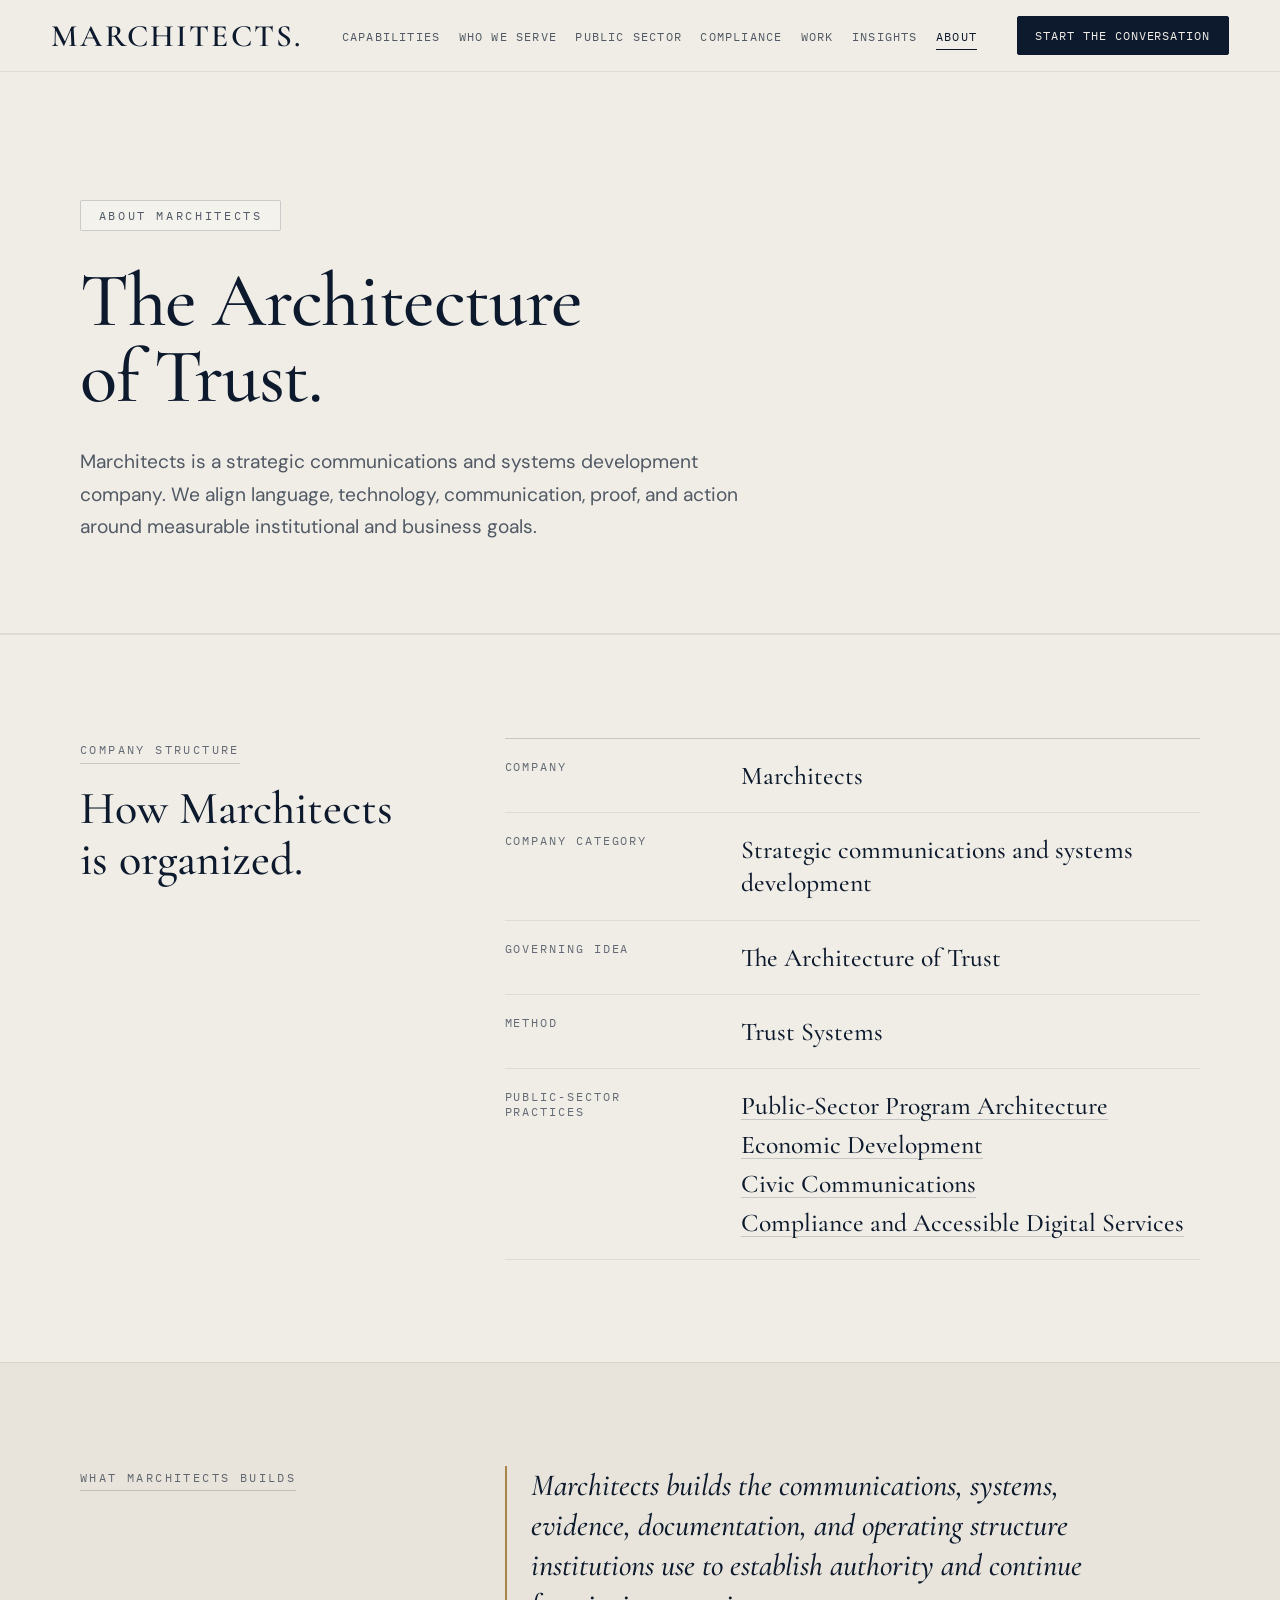
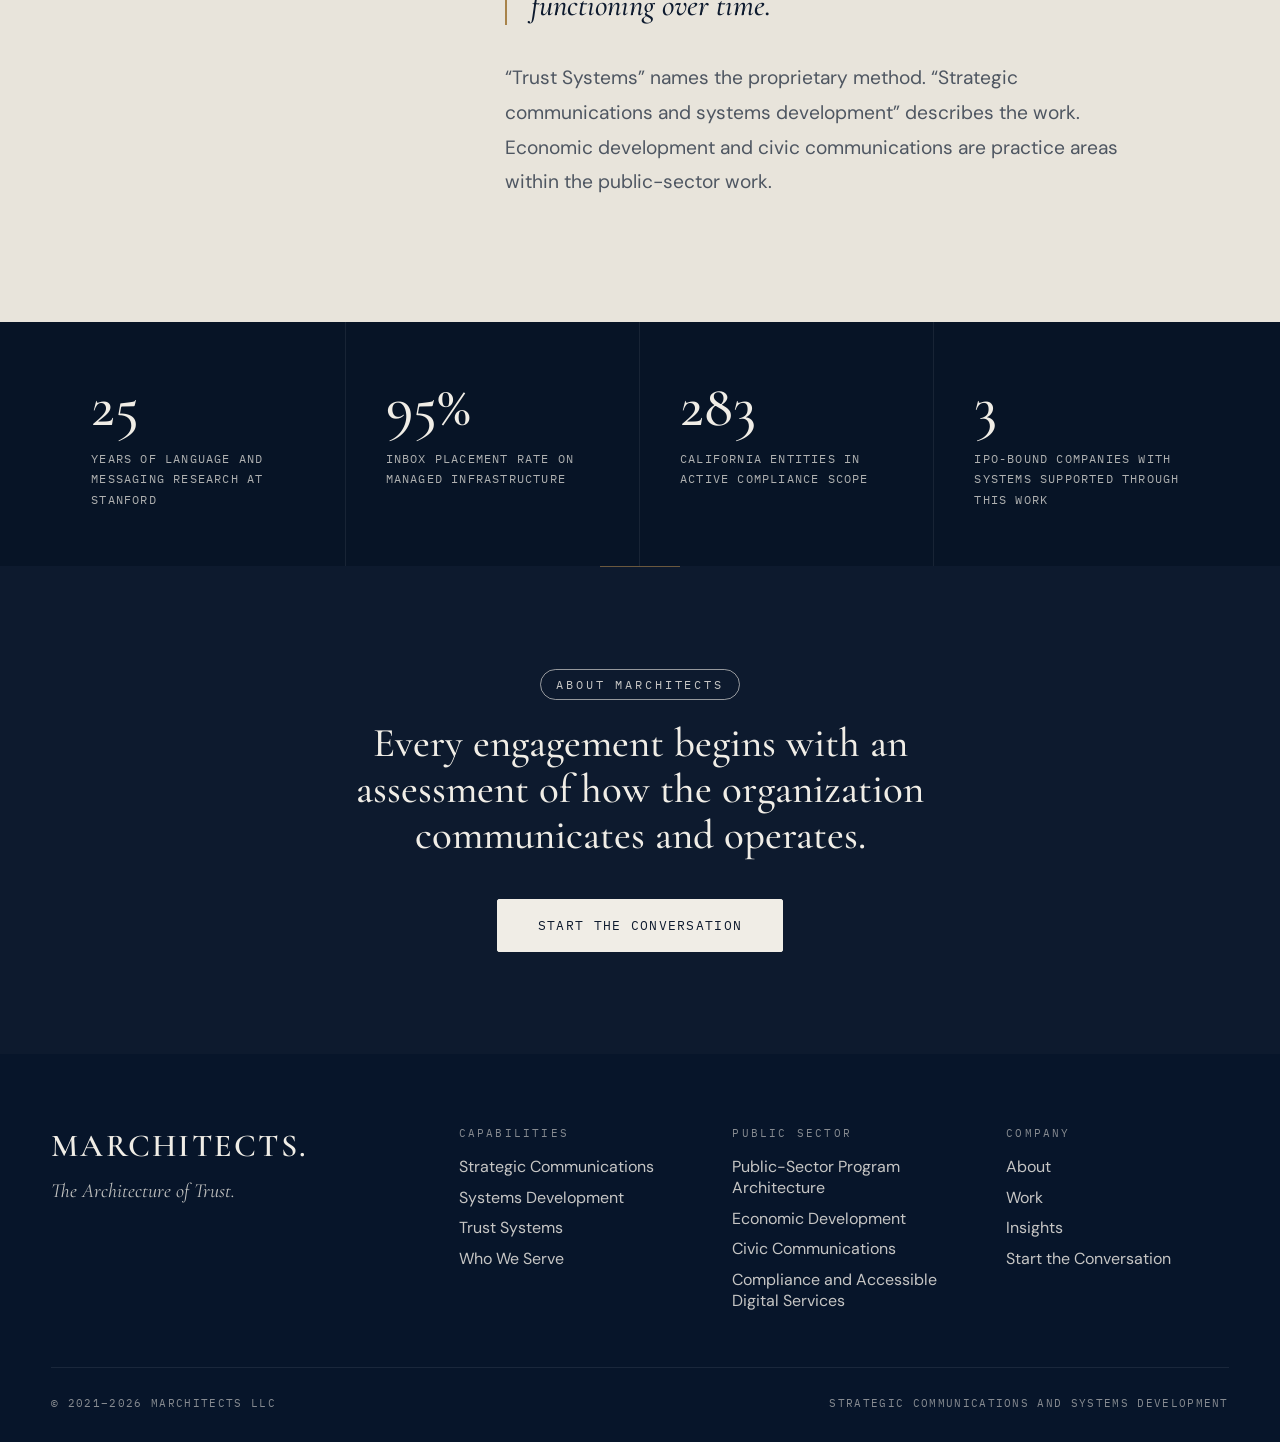
==== about/index.html @ 938b4499 "Replace home and compliance pages with the Architecture of Trust site Adds about, capabilities, who " ====
<!DOCTYPE html>
<html lang="en" class="no-js">
<head>
<meta charset="UTF-8">
<meta name="viewport" content="width=device-width, initial-scale=1.0">
<title>About | Marchitects</title>
<meta name="description" content="Marchitects is a strategic communications and systems development company. The governing idea is the Architecture of Trust. The method is Trust Systems.">
<meta name="robots" content="index,follow">
<link rel="canonical" href="https://www.marchitects.builders/about/">
<meta property="og:type" content="website">
<meta property="og:site_name" content="Marchitects">
<meta property="og:title" content="About | Marchitects">
<meta property="og:description" content="Marchitects is a strategic communications and systems development company. The governing idea is the Architecture of Trust. The method is Trust Systems.">
<meta property="og:url" content="https://www.marchitects.builders/about/">
<link rel="icon" href="../favicon.svg" type="image/svg+xml">
<link rel="icon" href="../favicon.png" type="image/png">
<link rel="apple-touch-icon" href="../apple-touch-icon.png">

<link rel="preconnect" href="https://fonts.googleapis.com">
<link rel="preconnect" href="https://fonts.gstatic.com" crossorigin>
<link href="https://fonts.googleapis.com/css2?family=Cormorant+Garamond:ital,wght@0,400;0,500;0,600;1,400;1,500&family=IBM+Plex+Mono:wght@400;500&family=DM+Sans:wght@300;400;500&display=swap" rel="stylesheet">
<link rel="stylesheet" href="../assets/site.css">
</head>
<body>
<a class="skip-link" href="#main">Skip to content</a>
<header class="site-nav" id="navbar">
  <a href="../index.html" class="nav-brand" aria-label="Marchitects home">Marchitects.</a>
  <nav aria-label="Primary">
  <ul class="nav-links">
    <li><a href="../capabilities/index.html">Capabilities</a></li>
    <li><a href="../who-we-serve/index.html">Who We Serve</a></li>
    <li><a href="../public-sector/index.html">Public Sector</a></li>
    <li><a href="../compliance/index.html">Compliance</a></li>
    <li><a href="../work/index.html">Work</a></li>
    <li><a href="../insights/index.html">Insights</a></li>
    <li><a href="../about/index.html" aria-current="page">About</a></li>
  </ul>
  </nav>
  <a href="../contact/index.html" class="nav-cta">Start the Conversation</a>
  <button class="nav-toggle" type="button" aria-expanded="false" aria-controls="mobile-menu" aria-label="Open menu"><span></span><span></span></button>
</header>
<div class="mobile-menu" id="mobile-menu">
  <nav aria-label="Mobile">
  <ul>
    <li><a href="../capabilities/index.html">Capabilities<span class="mm-num">01</span></a></li>
    <li><a href="../who-we-serve/index.html">Who We Serve<span class="mm-num">02</span></a></li>
    <li><a href="../public-sector/index.html">Public Sector<span class="mm-num">03</span></a></li>
    <li><a href="../compliance/index.html">Compliance<span class="mm-num">04</span></a></li>
    <li><a href="../work/index.html">Work<span class="mm-num">05</span></a></li>
    <li><a href="../insights/index.html">Insights<span class="mm-num">06</span></a></li>
    <li><a href="../about/index.html" aria-current="page">About<span class="mm-num">07</span></a></li>
  </ul>
  <a class="mm-cta" href="../contact/index.html">Start the Conversation</a>
  </nav>
</div>
<main id="main">
<section class="page-hero">
  <div class="page-hero-inner">
    <div class="fade">
      <span class="eyebrow">About Marchitects</span>
      <h1 class="page-h1">The Architecture of Trust.</h1>
      <p class="page-lede">Marchitects is a strategic communications and systems development company. We align language, technology, communication, proof, and action around measurable institutional and business goals.</p>
    </div>
  </div>
</section>

<section class="section">
  <div class="sec-inner split">
    <div class="split-head fade">
      <span class="sec-tag">Company structure</span>
      <h2 class="sec-h">How Marchitects is organized.</h2>
    </div>
    <div class="fade">
      <table class="def-table">
        <tr><th scope="row">Company</th><td>Marchitects</td></tr>
        <tr><th scope="row">Company category</th><td>Strategic communications and systems development</td></tr>
        <tr><th scope="row">Governing idea</th><td>The Architecture of Trust</td></tr>
        <tr><th scope="row">Method</th><td>Trust Systems</td></tr>
        <tr><th scope="row">Public-sector practices</th><td><ul>
          <li><a class="def-link" href="../public-sector/index.html#program-architecture">Public-Sector Program Architecture</a></li>
          <li><a class="def-link" href="../economic-development/index.html">Economic Development</a></li>
          <li><a class="def-link" href="../public-sector/index.html#civic-communications">Civic Communications</a></li>
          <li><a class="def-link" href="../compliance/index.html">Compliance and Accessible Digital Services</a></li>
        </ul></td></tr>
      </table>
    </div>
  </div>
</section>

<section class="section alt">
  <div class="sec-inner split">
    <div class="split-head fade">
      <span class="sec-tag">What Marchitects builds</span>
    </div>
    <div class="fade">
      <p class="pull" style="margin-top:0">Marchitects builds the communications, systems, evidence, documentation, and operating structure institutions use to establish authority and continue functioning over time.</p>
      <div class="prose">
        <p>&ldquo;Trust Systems&rdquo; names the proprietary method. &ldquo;Strategic communications and systems development&rdquo; describes the work. Economic development and civic communications are practice areas within the public-sector work.</p>
      </div>
    </div>
  </div>
</section>

<div class="proof-bar">
  <div class="proof-cell fade">
    <div class="proof-num">25</div>
    <div class="proof-label">Years of language and messaging research at Stanford</div>
  </div>
  <div class="proof-cell fade">
    <div class="proof-num">95%</div>
    <div class="proof-label">Inbox placement rate on managed infrastructure</div>
  </div>
  <div class="proof-cell fade">
    <div class="proof-num">283</div>
    <div class="proof-label">California entities in active compliance scope</div>
  </div>
  <div class="proof-cell fade">
    <div class="proof-num">3</div>
    <div class="proof-label">IPO-bound companies with systems supported through this work</div>
  </div>
</div>
<section class="closing">
  <div class="closing-inner fade">
    <span class="closing-eyebrow">About Marchitects</span>
    <h2 class="closing-h">Every engagement begins with an assessment of how the organization communicates and operates.</h2>
    <a href="../contact/index.html" class="btn-light">Start the Conversation</a>
  </div>
</section>
</main>
<footer class="site-footer">
  <div class="footer-inner">
    <div class="footer-grid">
      <div>
        <a href="../index.html" class="footer-mark">Marchitects.</a>
        <p class="footer-tag">The Architecture of Trust.</p>
      </div>
      <div class="footer-col">
        <h2>Capabilities</h2>
        <ul>
          <li><a href="../capabilities/index.html#strategic-communications">Strategic Communications</a></li>
          <li><a href="../capabilities/index.html#systems-development">Systems Development</a></li>
          <li><a href="../capabilities/index.html#trust-systems">Trust Systems</a></li>
          <li><a href="../who-we-serve/index.html">Who We Serve</a></li>
        </ul>
      </div>
      <div class="footer-col">
        <h2>Public Sector</h2>
        <ul>
          <li><a href="../public-sector/index.html">Public-Sector Program Architecture</a></li>
          <li><a href="../economic-development/index.html">Economic Development</a></li>
          <li><a href="../public-sector/index.html#civic-communications">Civic Communications</a></li>
          <li><a href="../compliance/index.html">Compliance and Accessible Digital Services</a></li>
        </ul>
      </div>
      <div class="footer-col">
        <h2>Company</h2>
        <ul>
          <li><a href="../about/index.html">About</a></li>
          <li><a href="../work/index.html">Work</a></li>
          <li><a href="../insights/index.html">Insights</a></li>
          <li><a href="../contact/index.html">Start the Conversation</a></li>
        </ul>
      </div>
    </div>
    <div class="footer-base">
      <span>&copy; 2021&ndash;2026 Marchitects LLC</span>
      <span>Strategic communications and systems development</span>
    </div>
  </div>
</footer>
<script src="../assets/site.js" defer></script>
</body>
</html>
---- assets/site.css ----
/* Marchitects shared system: tokens, navigation, page structure, footer.
   The homepage hero and water ripple keep their own inline rules in /index.html. */

*{box-sizing:border-box;margin:0;padding:0;}
html{scroll-behavior:smooth;font-size:16px;}
body{
  font-family:'DM Sans',sans-serif;
  background:#f0ede6;
  color:#0d1a2e;
  -webkit-font-smoothing:antialiased;
  overflow-x:clip;
}
img{max-width:100%;display:block;}

:root{
  --ink:       #0d1a2e;
  --ink-70:    rgba(13,26,46,.70);
  --ink-62:    rgba(13,26,46,.62);
  --ink-45:    rgba(13,26,46,.45);
  --ink-18:    rgba(13,26,46,.18);
  --ink-08:    rgba(13,26,46,.08);
  --paper:     #f0ede6;
  --paper-alt: #e8e4db;
  --white:     #ffffff;
  --navy:      #071426;
  --navy-deep: #07152a;
  --gold:      #a8834a;
  --gold-lt:   rgba(168,131,74,.22);
  --max:       1120px;
  --wide:      1240px;
  --pad:       clamp(1.25rem,4vw,4rem);
  --serif:     'Cormorant Garamond',serif;
  --sans:      'DM Sans',sans-serif;
  --mono:      'IBM Plex Mono',monospace;
}

/* ── Focus and skip link ─────────────── */
:focus-visible{outline:2px solid var(--ink);outline-offset:3px;}
.on-dark :focus-visible,.closing :focus-visible,.site-footer :focus-visible,.proof-bar :focus-visible{outline-color:var(--paper);}
.skip-link{
  position:absolute;left:1rem;top:-100px;z-index:400;
  font-family:var(--mono);font-size:12px;letter-spacing:.14em;text-transform:uppercase;
  background:var(--ink);color:var(--paper);padding:.75rem 1.25rem;text-decoration:none;
}
.skip-link:focus{top:1rem;}

/* ── Navigation ─────────────────────── */
.site-nav{
  position:sticky;top:0;z-index:200;
  height:72px;
  display:flex;align-items:center;justify-content:space-between;gap:1.5rem;
  padding:0 var(--pad);
  background:rgba(240,237,230,.94);
  backdrop-filter:blur(14px);
  -webkit-backdrop-filter:blur(14px);
  border-bottom:1px solid var(--ink-08);
  transition:box-shadow .35s ease, border-color .35s ease;
}
.site-nav.scrolled{box-shadow:0 1px 32px rgba(13,26,46,.07);border-color:var(--ink-18);}
.nav-brand{
  font-family:var(--serif);
  font-size:clamp(1.9rem,3vw,2.6rem);
  font-weight:600;letter-spacing:.07em;text-transform:uppercase;
  color:var(--ink);text-decoration:none;flex-shrink:0;
}
.nav-links{display:flex;align-items:center;gap:clamp(1.1rem,1.6vw,2rem);list-style:none;}
.nav-links a{
  position:relative;
  font-family:var(--mono);
  font-size:12px;letter-spacing:.13em;text-transform:uppercase;white-space:nowrap;
  color:var(--ink-70);text-decoration:none;
  padding:.5rem 0;
  transition:color .22s ease;
}
.nav-links a::after{
  content:"";position:absolute;left:0;right:0;bottom:.15rem;height:1px;
  background:var(--ink);transform:scaleX(0);transform-origin:left;transition:transform .3s ease;
}
.nav-links a:hover{color:var(--ink);}
.nav-links a:hover::after,.nav-links a[aria-current="page"]::after{transform:scaleX(1);}
.nav-links a[aria-current="page"]{color:var(--ink);}
.nav-cta{
  font-family:var(--mono);
  font-size:.75rem;letter-spacing:.08em;text-transform:uppercase;white-space:nowrap;
  background:var(--ink);color:var(--paper);
  padding:.75rem 1.35rem;
  border:1px solid var(--ink);border-radius:2px;
  text-decoration:none;
  transition:background .22s,color .22s;
  flex-shrink:0;
}
.nav-cta:hover{background:transparent;color:var(--ink);}
.nav-toggle{
  display:none;
  width:44px;height:44px;
  align-items:center;justify-content:center;flex-direction:column;gap:6px;
  background:transparent;border:1px solid var(--ink-18);border-radius:2px;cursor:pointer;
}
.nav-toggle span{display:block;width:18px;height:1px;background:var(--ink);transition:transform .3s ease,opacity .2s ease;}
.nav-toggle[aria-expanded="true"] span:nth-child(1){transform:translateY(3.5px) rotate(45deg);}
.nav-toggle[aria-expanded="true"] span:nth-child(2){transform:translateY(-3.5px) rotate(-45deg);}

.mobile-menu{
  position:fixed;inset:72px 0 0 0;z-index:190;
  background:var(--paper);
  padding:2rem var(--pad) 3rem;
  overflow-y:auto;
  display:none;
}
.mobile-menu.open{display:block;}
.mobile-menu ul{list-style:none;border-top:1px solid var(--ink-18);}
.mobile-menu li{border-bottom:1px solid var(--ink-08);}
.mobile-menu a{
  display:flex;justify-content:space-between;align-items:center;
  font-family:var(--serif);font-size:1.9rem;font-weight:500;
  color:var(--ink);text-decoration:none;padding:1rem 0;
}
.mobile-menu a[aria-current="page"]{font-style:italic;}
.mobile-menu a .mm-num{font-family:var(--mono);font-size:11px;letter-spacing:.14em;color:var(--ink-62);}
.mobile-menu .mm-cta{
  display:block;text-align:center;margin-top:2rem;
  font-family:var(--mono);font-size:.8rem;letter-spacing:.1em;text-transform:uppercase;
  background:var(--ink);color:var(--paper);padding:1.1rem 1.5rem;border-radius:2px;
}
body.menu-open{overflow:hidden;}

@media(max-width:1439px){
  .site-nav .nav-brand{font-size:1.95rem;}
  .nav-links{gap:1.15rem;}
  .nav-links a{letter-spacing:.1em;}
  .site-nav > .nav-cta{padding:.7rem 1.1rem;}
}
@media(max-width:1279px){
  .nav-links,.site-nav > .nav-cta{display:none;}
  .nav-toggle{display:flex;}
}

/* ── Page hero (interior pages) ─────── */
.page-hero{
  position:relative;
  padding:clamp(5rem,10vw,8.5rem) var(--pad) clamp(3.5rem,7vw,6rem);
  border-bottom:1px solid var(--ink-08);
}
.page-hero-inner{max-width:var(--max);margin:0 auto;display:grid;grid-template-columns:minmax(0,8fr) minmax(0,4fr);gap:clamp(2.5rem,6vw,6rem);align-items:end;}
.eyebrow{
  display:inline-block;
  font-family:var(--mono);
  font-size:12px;letter-spacing:.22em;text-transform:uppercase;
  color:var(--ink-70);
  border:1px solid var(--ink-18);border-radius:2px;
  padding:.45rem 1.1rem;margin-bottom:2rem;
  background:rgba(255,255,255,.30);
}
.page-h1{
  font-family:var(--serif);
  font-size:clamp(3rem,6vw,5.75rem);
  font-weight:500;line-height:.98;letter-spacing:-.018em;
  color:var(--ink);
  text-wrap:pretty;
}
.page-h1 em{font-style:italic;}
.page-lede{
  font-size:clamp(1.2rem,1.5vw,1.375rem);
  color:var(--ink-70);line-height:1.7;
  margin-top:2rem;max-width:44rem;
}
.page-hero-aside{
  border-left:1px solid var(--ink-18);
  padding-left:clamp(1.25rem,2.5vw,2rem);
}
.aside-label{
  display:block;
  font-family:var(--mono);font-size:11px;letter-spacing:.2em;text-transform:uppercase;
  color:var(--ink-62);margin-bottom:1rem;
}
.aside-list{list-style:none;}
.aside-list li{
  font-family:var(--serif);font-size:1.3rem;font-weight:500;color:var(--ink);
  padding:.55rem 0;border-top:1px solid var(--ink-08);line-height:1.25;
}
.aside-list li:last-child{border-bottom:1px solid var(--ink-08);}
.aside-list a{color:inherit;text-decoration:none;display:flex;justify-content:space-between;gap:1rem;}
.aside-list a:hover{font-style:italic;}
.page-hero-actions{display:flex;flex-wrap:wrap;align-items:center;gap:1.25rem 2rem;margin-top:2.5rem;}

/* ── Sections ───────────────────────── */
.section{padding:clamp(4rem,8vw,7rem) var(--pad);border-top:1px solid var(--ink-08);}
.section.alt{background:var(--paper-alt);}
.section.white{background:var(--white);}
.section.dark{background:var(--navy);color:var(--paper);border-top:none;}
.sec-inner{max-width:var(--max);margin:0 auto;}
.sec-tag{
  display:inline-block;
  font-family:var(--mono);
  font-size:12px;letter-spacing:.2em;text-transform:uppercase;
  color:var(--ink-62);
  padding-bottom:.35rem;border-bottom:1px solid var(--ink-18);
  margin-bottom:1.25rem;
}
.sec-h{
  font-family:var(--serif);
  font-size:clamp(2.4rem,3.6vw,3.6rem);
  font-weight:500;color:var(--ink);
  line-height:1.1;margin-bottom:1.25rem;max-width:720px;
  text-wrap:balance;
}
.sec-b{font-size:1.2rem;color:var(--ink-70);line-height:1.8;max-width:600px;margin-bottom:1.25rem;}
.dark .sec-tag{color:rgba(240,237,230,.72);border-bottom-color:rgba(240,237,230,.24);}
.dark .sec-h{color:var(--paper);}
.dark .sec-b{color:rgba(240,237,230,.74);}
.tm-mark{font-size:.48em;vertical-align:super;letter-spacing:0;font-style:normal;}

/* Split: label column + content column */
.split{display:grid;grid-template-columns:minmax(0,4fr) minmax(0,8fr);gap:clamp(2rem,6vw,6rem);align-items:start;}
.split-head{position:sticky;top:104px;}
.split-num{
  display:block;font-family:var(--mono);font-size:12px;letter-spacing:.14em;color:var(--ink-62);margin-bottom:.75rem;
}
.prose p{font-size:1.2rem;color:var(--ink-70);line-height:1.8;margin-bottom:1.25rem;max-width:40rem;}
.prose p strong{color:var(--ink);font-weight:500;}
.pull{
  font-family:var(--serif);font-style:italic;font-weight:500;
  font-size:clamp(1.7rem,2.4vw,2.2rem);line-height:1.3;color:var(--ink);
  border-left:2px solid var(--gold);padding-left:1.5rem;margin:2.25rem 0;max-width:38rem;
}
.dark .pull{color:var(--paper);}

/* Ledger: numbered rows with thin rules */
.ledger{list-style:none;counter-reset:ledger;border-top:1px solid var(--ink-18);}
.ledger li{
  counter-increment:ledger;
  display:grid;grid-template-columns:3.5rem 1fr;gap:1rem;align-items:baseline;
  padding:1.15rem 0;border-bottom:1px solid var(--ink-08);
  font-family:var(--serif);font-size:clamp(1.35rem,1.8vw,1.6rem);font-weight:500;color:var(--ink);line-height:1.3;
}
.ledger li::before{
  content:counter(ledger,decimal-leading-zero);
  font-family:var(--mono);font-size:12px;letter-spacing:.12em;color:var(--ink-62);
}
.ledger li span{grid-column:2;display:block;font-family:var(--sans);font-size:1.05rem;font-weight:400;color:var(--ink-70);line-height:1.65;margin-top:.35rem;}
.ledger.two-col{display:grid;grid-template-columns:1fr 1fr;column-gap:clamp(2rem,4vw,4rem);border-top:none;}
.ledger.two-col li{border-top:1px solid var(--ink-18);border-bottom:none;}
.ledger.two-col li:nth-last-child(-n+2){border-bottom:1px solid var(--ink-18);}

/* Link cards */
.card-grid{display:grid;grid-template-columns:repeat(3,1fr);border:1px solid var(--ink-18);margin-top:3rem;}
.card-grid.cols-2{grid-template-columns:repeat(2,1fr);}
.card-grid.cols-4{grid-template-columns:repeat(4,1fr);}
.link-card{
  position:relative;display:flex;flex-direction:column;
  padding:2.5rem 2.25rem 2.25rem;
  background:var(--paper);
  border-right:1px solid var(--ink-18);
  text-decoration:none;color:inherit;
  transition:background .25s;
}
.section.alt .link-card{background:var(--paper-alt);}
.link-card:last-child{border-right:none;}
.link-card:hover{background:var(--white);}
.link-card::before{content:"";position:absolute;top:-1px;left:-1px;right:-1px;height:2px;background:var(--gold);transform:scaleX(0);transform-origin:left;transition:transform .4s ease;}
.link-card:hover::before,.link-card:focus-visible::before{transform:scaleX(1);}
.card-kicker{font-family:var(--mono);font-size:11px;letter-spacing:.16em;text-transform:uppercase;color:var(--ink-62);margin-bottom:1rem;}
.card-title{font-family:var(--serif);font-size:clamp(1.6rem,2vw,1.95rem);font-weight:500;color:var(--ink);line-height:1.15;margin-bottom:.85rem;}
.card-body{font-size:1.05rem;color:var(--ink-70);line-height:1.7;flex:1;}
.card-more{
  margin-top:1.75rem;font-family:var(--mono);font-size:11px;letter-spacing:.14em;text-transform:uppercase;color:var(--ink);
  display:inline-flex;align-items:center;gap:.6rem;
}
.card-more::after{content:"\2192";transition:transform .25s ease;}
.link-card:hover .card-more::after{transform:translateX(4px);}

/* Proof bar */
.proof-bar{display:grid;grid-template-columns:repeat(4,1fr);background:var(--navy);padding:0 var(--pad);}
.proof-cell{padding:3.5rem 2.5rem;border-right:1px solid rgba(255,255,255,.07);}
.proof-cell:last-child{border-right:none;}
.proof-num{font-family:var(--serif);font-size:clamp(3.2rem,4.6vw,4.6rem);font-weight:500;color:var(--paper);line-height:1;margin-bottom:.75rem;}
.proof-label{font-family:var(--mono);font-size:12px;letter-spacing:.1em;text-transform:uppercase;color:rgba(240,237,230,.72);line-height:1.7;}

/* Steps */
.steps{margin-top:3.5rem;display:grid;grid-template-columns:repeat(3,1fr);gap:clamp(2.5rem,5vw,5rem);}
.steps.cols-4{grid-template-columns:repeat(4,1fr);gap:clamp(2rem,3.5vw,3.5rem);}
.step{border-top:1px solid var(--ink-18);padding-top:1.5rem;}
.step-num{font-family:var(--mono);font-size:12px;letter-spacing:.1em;color:var(--ink-62);margin-bottom:.75rem;}
.step-title{font-family:var(--serif);font-size:clamp(1.6rem,2vw,2.1rem);font-weight:500;color:var(--ink);margin-bottom:.65rem;}
.step-body{font-size:1.1rem;color:var(--ink-70);line-height:1.75;}
.dark .step{border-top-color:rgba(240,237,230,.24);}
.dark .step-num{color:rgba(240,237,230,.66);}
.dark .step-title{color:var(--paper);}
.dark .step-body{color:rgba(240,237,230,.74);}

/* Definition table (company hierarchy) */
.def-table{width:100%;border-collapse:collapse;border-top:1px solid var(--ink-18);}
.def-table th,.def-table td{text-align:left;vertical-align:top;padding:1.25rem 0;border-bottom:1px solid var(--ink-08);}
.def-table th{
  width:34%;padding-right:2rem;
  font-family:var(--mono);font-size:12px;font-weight:400;letter-spacing:.16em;text-transform:uppercase;color:var(--ink-62);
}
.def-table td{font-family:var(--serif);font-size:clamp(1.4rem,2vw,1.75rem);font-weight:500;color:var(--ink);line-height:1.3;}
.def-table td ul{list-style:none;}
.def-table td li + li{margin-top:.35rem;}

/* Note (procurement, disclosure) */
.note{
  border:1px solid var(--ink-18);border-left:3px solid var(--ink);
  background:rgba(255,255,255,.5);
  padding:1.75rem 2rem;
  max-width:46rem;
}
.note-label{display:block;font-family:var(--mono);font-size:11px;letter-spacing:.2em;text-transform:uppercase;color:var(--ink-62);margin-bottom:.75rem;}
.note p{font-size:1.1rem;color:var(--ink);line-height:1.7;}

/* Case / engagement rows */
.case-row{display:grid;grid-template-columns:minmax(0,5fr) minmax(0,7fr);gap:clamp(2rem,5vw,5rem);padding:3rem 0;border-top:1px solid var(--ink-18);}
.case-row:last-child{border-bottom:1px solid var(--ink-18);}
.case-industry{font-family:var(--mono);font-size:12px;letter-spacing:.14em;text-transform:uppercase;color:var(--ink-62);margin-bottom:.75rem;}
.case-name{font-family:var(--serif);font-size:clamp(2rem,3vw,2.6rem);font-weight:500;color:var(--ink);line-height:1.1;}
.case-body{font-size:1.15rem;color:var(--ink-70);line-height:1.75;margin-bottom:1.5rem;}
.tquote{
  font-family:var(--serif);font-size:1.35rem;font-style:italic;
  color:var(--ink);line-height:1.6;
  padding-top:1.25rem;border-top:1px solid var(--ink-08);margin-bottom:.9rem;
}
.tattrib-name{font-size:1rem;font-weight:500;color:var(--ink);}

/* Stat strip (light) */
.stat-strip{display:grid;grid-template-columns:repeat(4,1fr);border-top:1px solid var(--ink-18);border-bottom:1px solid var(--ink-18);margin-top:3rem;}
.stat{padding:2.25rem 1.75rem 2.25rem 0;border-right:1px solid var(--ink-08);}
.stat + .stat{padding-left:1.75rem;}
.stat:last-child{border-right:none;}
.stat-num{display:block;font-family:var(--serif);font-size:clamp(2.6rem,3.6vw,3.6rem);font-weight:500;color:var(--ink);line-height:1;margin-bottom:.75rem;}
.stat-label{font-size:1rem;color:var(--ink-70);line-height:1.6;}

/* Insight entries */
.entry{display:grid;grid-template-columns:minmax(0,3fr) minmax(0,9fr);gap:clamp(2rem,5vw,5rem);padding:3.5rem 0;border-top:1px solid var(--ink-18);}
.entry:last-child{border-bottom:1px solid var(--ink-18);}
.entry-meta{font-family:var(--mono);font-size:11px;letter-spacing:.16em;text-transform:uppercase;color:var(--ink-62);line-height:2;}
.entry-title{font-family:var(--serif);font-size:clamp(2rem,3vw,2.75rem);font-weight:500;color:var(--ink);line-height:1.1;margin-bottom:1.25rem;text-wrap:balance;}

/* FAQ */
.faq-list{max-width:52rem;border-top:1px solid var(--ink-18);}
.faq-item{border-bottom:1px solid var(--ink-08);}
.faq-question{list-style:none;cursor:pointer;display:flex;align-items:center;justify-content:space-between;gap:2rem;padding:1.4rem 0;}
.faq-question::-webkit-details-marker{display:none;}
.faq-question::marker{content:"";}
.faq-q{font-family:var(--serif);font-size:1.4rem;font-weight:500;color:var(--ink);line-height:1.35;}
.faq-icon{font-size:1.5rem;line-height:1;color:var(--ink);transition:transform 180ms ease;flex-shrink:0;}
.faq-item[open] .faq-icon{transform:rotate(45deg);}
.faq-a{font-size:1.1rem;color:var(--ink-70);line-height:1.75;padding-bottom:1.5rem;max-width:46rem;}

/* Buttons and links */
.btn-dark{
  text-align:center;
  display:inline-block;
  font-family:var(--mono);font-size:.85rem;letter-spacing:.08em;text-transform:uppercase;
  background:var(--ink);color:var(--paper);
  padding:1.1rem 2.5rem;border:1px solid var(--ink);border-radius:2px;text-decoration:none;
  transition:background .22s,color .22s;
}
.btn-dark:hover{background:transparent;color:var(--ink);}
.btn-light{
  display:inline-block;
  font-family:var(--mono);font-size:.8rem;letter-spacing:.1em;text-transform:uppercase;
  background:var(--paper);color:var(--ink);
  padding:1.05rem 2.5rem;border:1px solid var(--paper);border-radius:2px;text-decoration:none;
  transition:background .22s,color .22s;
}
.btn-light:hover{background:transparent;color:var(--paper);}
.text-link{
  font-family:var(--mono);font-size:12px;letter-spacing:.14em;text-transform:uppercase;
  color:var(--ink);text-decoration:none;border-bottom:1px solid var(--ink-18);padding-bottom:.2rem;
  transition:border-color .22s;
}
.text-link:hover{border-color:var(--ink);}
.dark .text-link{color:var(--paper);border-bottom-color:rgba(240,237,230,.3);}

/* Closing CTA */
.closing{
  background:var(--ink);
  padding:clamp(4rem,8vw,7rem) var(--pad);
  text-align:center;position:relative;overflow:hidden;
}
.closing::before{content:"";position:absolute;top:0;left:50%;transform:translateX(-50%);width:80px;height:1px;background:var(--gold);opacity:.6;}
.closing-inner{max-width:720px;margin:0 auto;position:relative;z-index:1;}
.closing-eyebrow{
  display:inline-block;
  font-family:var(--mono);font-size:12px;letter-spacing:.24em;text-transform:uppercase;
  color:rgba(240,237,230,.82);margin-bottom:1.35rem;
  border:1px solid rgba(240,237,230,.6);border-radius:999px;padding:.45rem .95rem;
}
.closing-h{
  font-family:var(--serif);font-size:clamp(2rem,3.2vw,2.9rem);font-weight:500;color:var(--paper);
  line-height:1.12;margin:0 auto 2.5rem;max-width:700px;text-wrap:balance;
}

/* ── Footer ─────────────────────────── */
.site-footer{background:var(--navy-deep);color:rgba(240,237,230,.72);padding:4.5rem var(--pad) 2rem;}
.footer-inner{max-width:var(--wide);margin:0 auto;}
.footer-grid{display:grid;grid-template-columns:minmax(0,4fr) repeat(3,minmax(0,2.5fr));gap:clamp(2rem,4vw,4rem);padding-bottom:3.5rem;border-bottom:1px solid rgba(255,255,255,.08);}
.footer-mark{font-family:var(--serif);font-size:2rem;font-weight:600;letter-spacing:.07em;text-transform:uppercase;color:var(--paper);text-decoration:none;}
.footer-tag{font-family:var(--serif);font-style:italic;font-size:1.25rem;color:rgba(240,237,230,.8);margin-top:.75rem;max-width:22rem;line-height:1.4;}
.footer-col h2{font-family:var(--mono);font-size:11px;font-weight:400;letter-spacing:.2em;text-transform:uppercase;color:rgba(240,237,230,.55);margin-bottom:1rem;}
.footer-col ul{list-style:none;}
.footer-col li + li{margin-top:.6rem;}
.footer-col a{color:rgba(240,237,230,.82);text-decoration:none;font-size:1rem;transition:color .2s;}
.footer-col a:hover{color:var(--paper);text-decoration:underline;text-underline-offset:4px;}
.footer-base{display:flex;justify-content:space-between;gap:1rem;flex-wrap:wrap;padding-top:1.75rem;font-family:var(--mono);font-size:11px;letter-spacing:.12em;text-transform:uppercase;color:rgba(240,237,230,.55);}

/* ── Reveal ─────────────────────────── */
.fade{opacity:0;transform:translateY(22px);transition:opacity .75s ease,transform .75s ease;}
.fade.up{opacity:1;transform:translateY(0);}
.no-js .fade{opacity:1;transform:none;}
@media (prefers-reduced-motion: reduce){
  .fade{opacity:1;transform:none;transition:none;}
  html{scroll-behavior:auto;}
}

/* ── Responsive ─────────────────────── */
@media(max-width:1024px){
  .card-grid.cols-4{grid-template-columns:repeat(2,1fr);}
  .card-grid.cols-4 .link-card:nth-child(2n){border-right:none;}
  .card-grid.cols-4 .link-card:nth-child(-n+2){border-bottom:1px solid var(--ink-18);}
  .steps.cols-4{grid-template-columns:repeat(2,1fr);}
  .footer-grid{grid-template-columns:1fr 1fr;}
}
@media(max-width:860px){
  .page-hero-inner,.split,.case-row,.entry{grid-template-columns:1fr;}
  .page-hero-inner{align-items:start;}
  .page-hero-aside{border-left:none;padding-left:0;border-top:1px solid var(--ink-18);padding-top:1.5rem;}
  .split-head{position:static;}
  .card-grid,.card-grid.cols-2,.card-grid.cols-4{grid-template-columns:1fr;}
  .link-card,.card-grid.cols-4 .link-card:nth-child(2n){border-right:none;border-bottom:1px solid var(--ink-18);}
  .link-card:last-child{border-bottom:none;}
  .steps,.steps.cols-4{grid-template-columns:1fr;gap:2.25rem;}
  .proof-bar{grid-template-columns:1fr 1fr;}
  .stat-strip{grid-template-columns:1fr 1fr;}
  .stat:nth-child(2n){border-right:none;}
  .stat:nth-child(-n+2){border-bottom:1px solid var(--ink-08);}
  .stat + .stat{padding-left:0;}
  .stat:nth-child(2n){padding-left:1.5rem;}
  .ledger.two-col{grid-template-columns:1fr;}
  .ledger.two-col li:nth-last-child(2){border-bottom:none;}
  .def-table th{width:40%;}
}
@media(max-width:600px){
  .proof-bar{grid-template-columns:1fr;}
  .proof-cell{padding:2.5rem .5rem;border-right:none;border-bottom:1px solid rgba(255,255,255,.07);}
  .footer-grid{grid-template-columns:1fr;}
  .def-table th,.def-table td{display:block;width:100%;padding:0;}
  .def-table th{padding-top:1.25rem;padding-bottom:.4rem;border-bottom:none;}
  .def-table td{padding-bottom:1.25rem;}
  .note{padding:1.5rem 1.35rem;}
  .ledger li{grid-template-columns:2.5rem 1fr;}
}

.def-link{color:inherit;text-decoration:underline;text-decoration-thickness:1px;text-underline-offset:5px;text-decoration-color:var(--ink-18);transition:text-decoration-color .2s;}
.def-link:hover{text-decoration-color:var(--ink);}
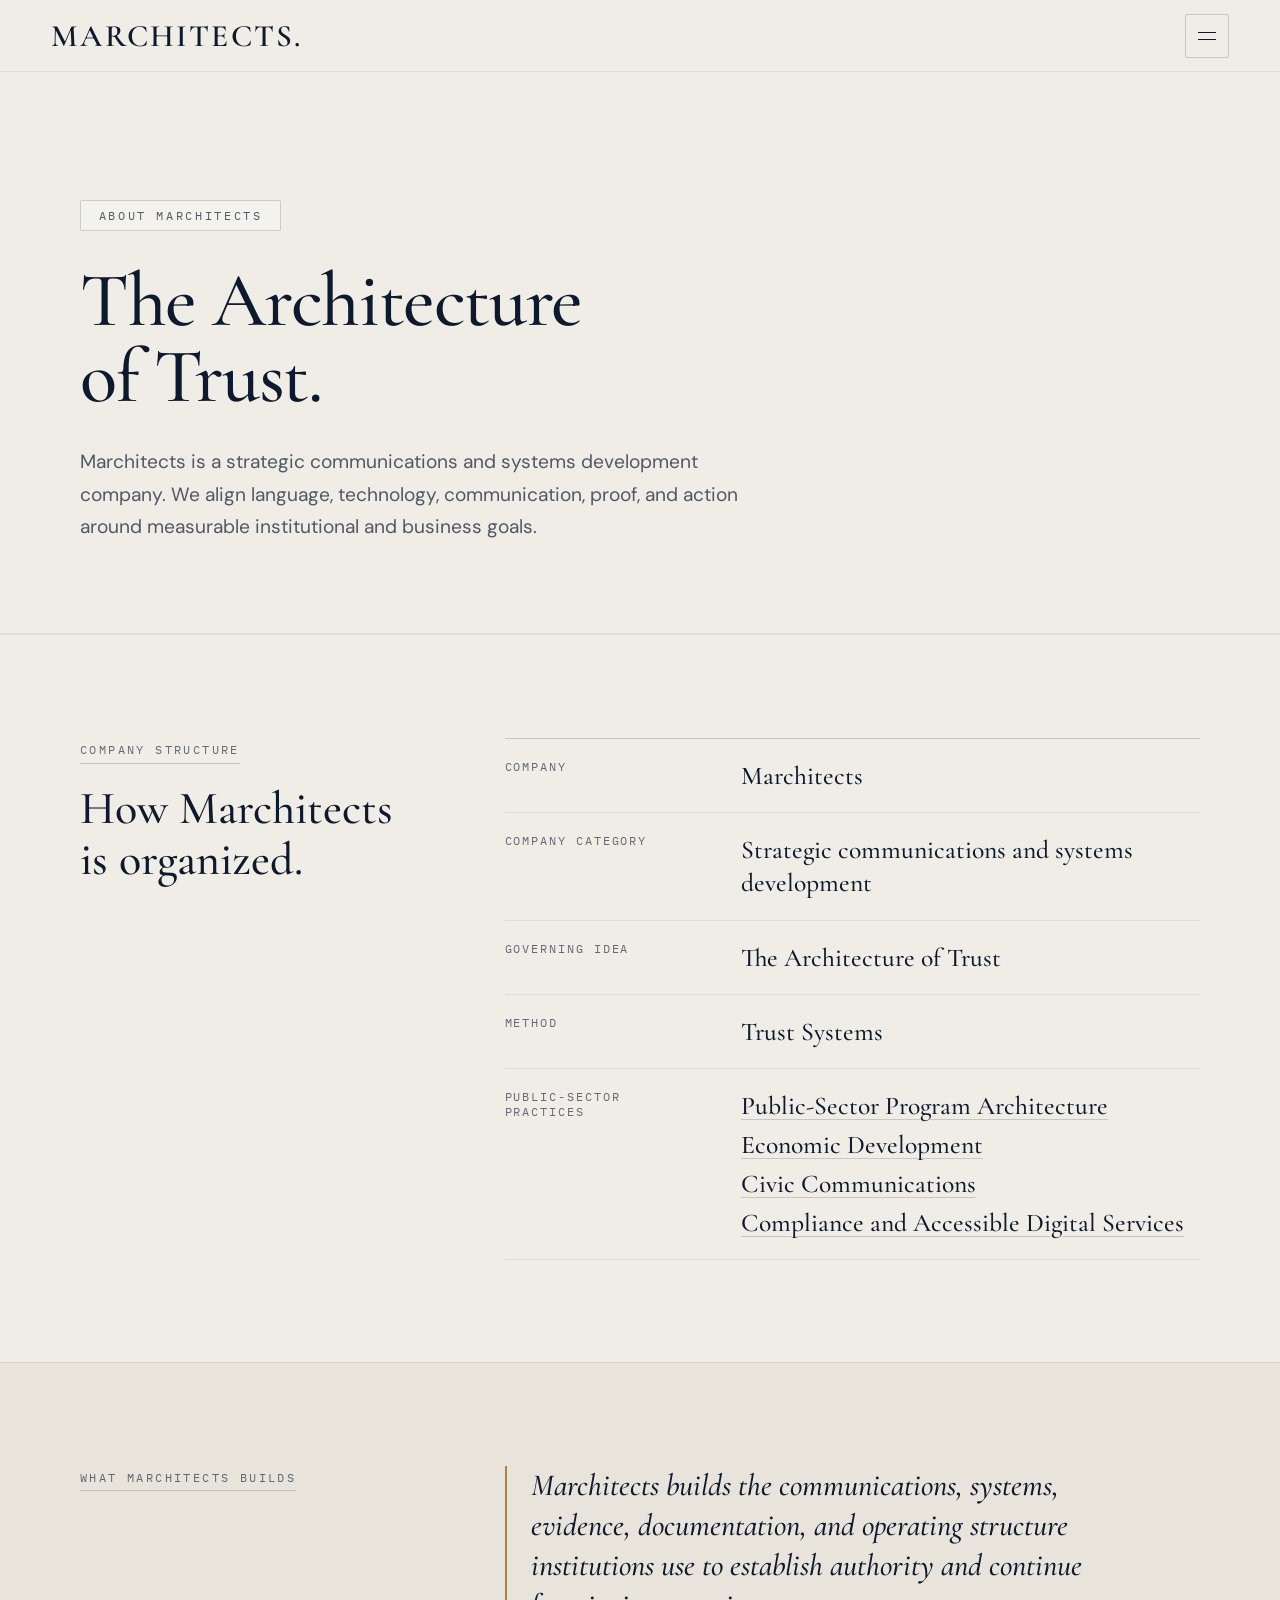
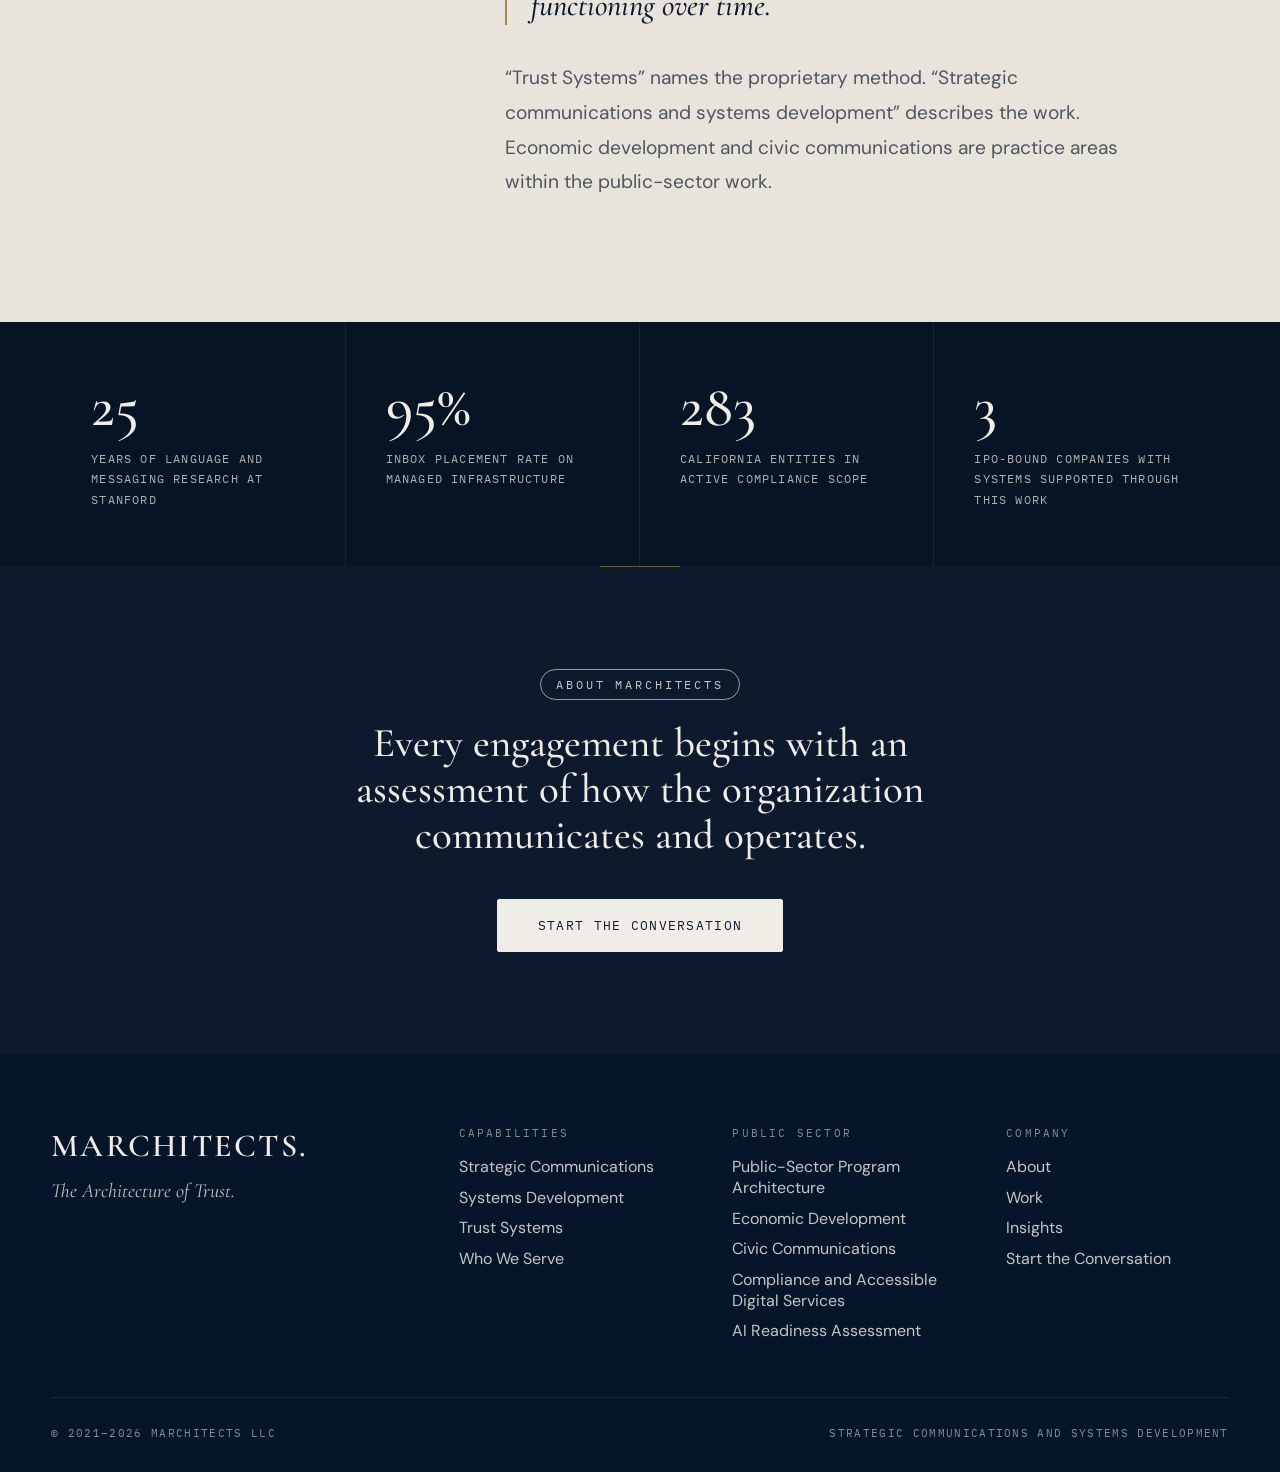
==== commit b5835738: "Add AI Readiness landing page, ADA Title II deadlines, civic-first Work page - New /ai-readiness/ pa" ====
--- a/about/index.html
+++ b/about/index.html
@@ -31,6 +31,7 @@
     <li><a href="../who-we-serve/index.html">Who We Serve</a></li>
     <li><a href="../public-sector/index.html">Public Sector</a></li>
     <li><a href="../compliance/index.html">Compliance</a></li>
+    <li><a href="../ai-readiness/index.html">AI Readiness</a></li>
     <li><a href="../work/index.html">Work</a></li>
     <li><a href="../insights/index.html">Insights</a></li>
     <li><a href="../about/index.html" aria-current="page">About</a></li>
@@ -46,9 +47,10 @@
     <li><a href="../who-we-serve/index.html">Who We Serve<span class="mm-num">02</span></a></li>
     <li><a href="../public-sector/index.html">Public Sector<span class="mm-num">03</span></a></li>
     <li><a href="../compliance/index.html">Compliance<span class="mm-num">04</span></a></li>
-    <li><a href="../work/index.html">Work<span class="mm-num">05</span></a></li>
-    <li><a href="../insights/index.html">Insights<span class="mm-num">06</span></a></li>
-    <li><a href="../about/index.html" aria-current="page">About<span class="mm-num">07</span></a></li>
+    <li><a href="../ai-readiness/index.html">AI Readiness<span class="mm-num">05</span></a></li>
+    <li><a href="../work/index.html">Work<span class="mm-num">06</span></a></li>
+    <li><a href="../insights/index.html">Insights<span class="mm-num">07</span></a></li>
+    <li><a href="../about/index.html" aria-current="page">About<span class="mm-num">08</span></a></li>
   </ul>
   <a class="mm-cta" href="../contact/index.html">Start the Conversation</a>
   </nav>
@@ -150,6 +152,7 @@
           <li><a href="../economic-development/index.html">Economic Development</a></li>
           <li><a href="../public-sector/index.html#civic-communications">Civic Communications</a></li>
           <li><a href="../compliance/index.html">Compliance and Accessible Digital Services</a></li>
+          <li><a href="../ai-readiness/index.html">AI Readiness Assessment</a></li>
         </ul>
       </div>
       <div class="footer-col">
--- a/assets/site.css
+++ b/assets/site.css
@@ -124,13 +124,13 @@
 }
 body.menu-open{overflow:hidden;}
 
-@media(max-width:1439px){
+@media(max-width:1599px){
   .site-nav .nav-brand{font-size:1.95rem;}
   .nav-links{gap:1.15rem;}
   .nav-links a{letter-spacing:.1em;}
   .site-nav > .nav-cta{padding:.7rem 1.1rem;}
 }
-@media(max-width:1279px){
+@media(max-width:1379px){
   .nav-links,.site-nav > .nav-cta{display:none;}
   .nav-toggle{display:flex;}
 }
@@ -454,3 +454,10 @@
 
 .def-link{color:inherit;text-decoration:underline;text-decoration-thickness:1px;text-underline-offset:5px;text-decoration-color:var(--ink-18);transition:text-decoration-color .2s;}
 .def-link:hover{text-decoration-color:var(--ink);}
+
+/* Case facts (challenge, structure, record, parallel) */
+.case-facts{margin:0 0 1.75rem;border-top:1px solid var(--ink-08);}
+.case-facts div{display:grid;grid-template-columns:minmax(0,3fr) minmax(0,9fr);gap:1.25rem;padding:1rem 0;border-bottom:1px solid var(--ink-08);}
+.case-facts dt{font-family:var(--mono);font-size:11px;letter-spacing:.16em;text-transform:uppercase;color:var(--ink-62);padding-top:.3rem;}
+.case-facts dd{margin:0;font-size:1.1rem;color:var(--ink-70);line-height:1.7;}
+@media(max-width:600px){.case-facts div{grid-template-columns:1fr;gap:.35rem;}}
